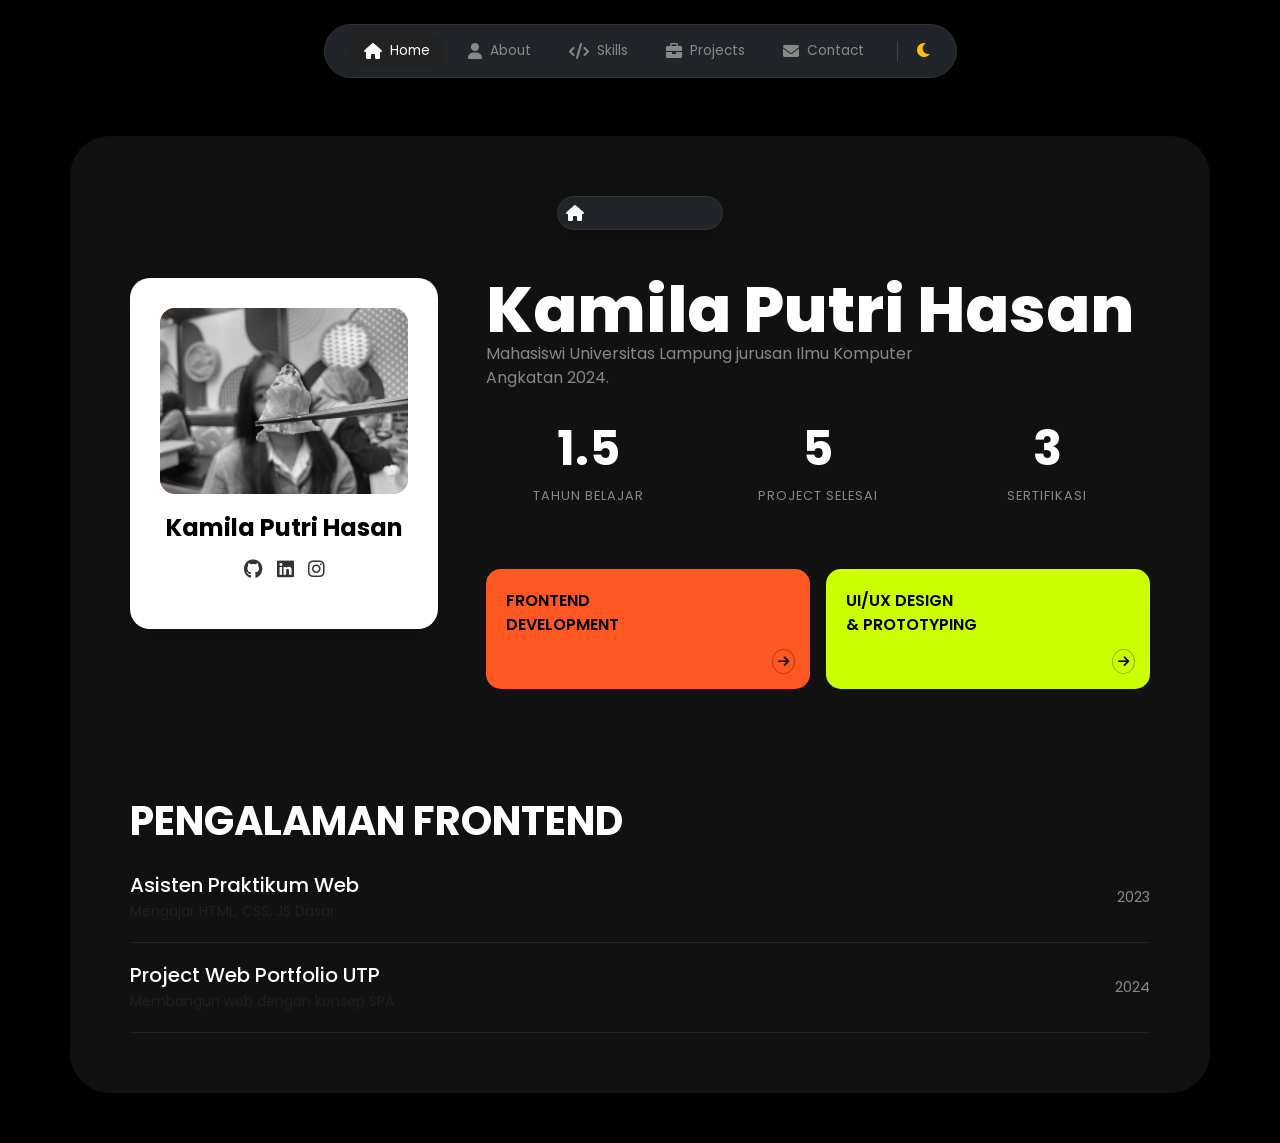
==== index.html @ aeedba52 "first commit" ====
<!DOCTYPE html>
<html lang="id">
<head>
    <meta charset="UTF-8">
    <meta name="viewport" content="width=device-width, initial-scale=1.0">
    <title>Portofolio | UTP PEMWEB</title>
    <link href="https://cdn.jsdelivr.net/npm/bootstrap@5.3.0/dist/css/bootstrap.min.css" rel="stylesheet">
    <link rel="stylesheet" href="https://cdnjs.cloudflare.com/ajax/libs/font-awesome/6.0.0/css/all.min.css">
    <link href="https://fonts.googleapis.com/css2?family=Poppins:wght@400;600;700;800&display=swap" rel="stylesheet">
    <link rel="stylesheet" href="style.css">
</head>
<body>
    <nav class="navbar navbar-expand-lg navbar-dark sticky-top mt-3">
    <div class="container justify-content-center">
        <div class="bg-dark p-2 rounded-pill shadow d-flex gap-2 align-items-center px-4" style="border: 1px solid #333;">
            <a class="nav-link-custom active" href="index.html"><i class="fas fa-home"></i> <span>Home</span></a>
            <a class="nav-link-custom" href="about.html"><i class="fas fa-user"></i> <span>About</span></a>
            <a class="nav-link-custom" href="skills.html"><i class="fas fa-code"></i> <span>Skills</span></a>
            <a class="nav-link-custom" href="projects.html"><i class="fas fa-briefcase"></i> <span>Projects</span></a>
            <a class="nav-link-custom" href="contact.html"><i class="fas fa-envelope"></i> <span>Contact</span></a>
            
            <div style="width: 1px; height: 20px; background: #444; margin: 0 10px;"></div>
            
            <div id="theme-toggle" style="cursor: pointer;">
                <i class="fas fa-moon text-warning"></i>
            </div>
        </div>
    </div>
</nav>

    <div class="container main-wrapper shadow-lg">
        
        <div class="d-flex justify-content-center mb-5">
            <div class="bg-dark p-2 rounded-pill shadow d-flex gap-3 text-muted" style="border: 1px solid #333;">
                <i class="fas fa-home text-white"></i>
                <i class="fas fa-user"></i>
                <i class="fas fa-briefcase"></i>
                <i class="fas fa-code"></i>
                <i class="fas fa-envelope"></i>
            </div>
        </div>

        <div class="row g-5 align-items-start">
            
            <div class="col-md-4">
                <div class="profile-card shadow">
                    <div class="profile-img-box">
                        <img src="assets/potogueh.jpg" alt="Foto Profil">
                    </div>
                    <h4 class="fw-bold mt-3">Kamila Putri Hasan</h4>
                    
                    <div class="social-icons my-3">
                        <i class="fab fa-github"></i>
                        <i class="fab fa-linkedin"></i>
                        <i class="fab fa-instagram"></i>
                    </div>
                </div>
            </div>

            <div class="col-md-8">
                <div class="hero-title">Kamila Putri Hasan</div>
                
                <p class="hero-desc">
                    Mahasiswi Universitas Lampung jurusan Ilmu Komputer Angkatan 2024.
                </p>

                <div class="row text-center mb-5">
                    <div class="col-4 stat-item">
                        <h3>1.5</h3>
                        <p>Tahun Belajar</p>
                    </div>
                    <div class="col-4 stat-item">
                        <h3>5</h3>
                        <p>Project Selesai</p>
                    </div>
                    <div class="col-4 stat-item">
                        <h3>3</h3>
                        <p>Sertifikasi</p>
                    </div>
                </div>

                <div class="row g-3">
                    <div class="col-md-6">
                        <div class="skill-box orange">
                            FRONTEND<br>DEVELOPMENT
                            <div class="box-arrow"><i class="fas fa-arrow-right"></i></div>
                        </div>
                    </div>
                    <div class="col-md-6">
                        <div class="skill-box neon">
                            UI/UX DESIGN<br>& PROTOTYPING
                            <div class="box-arrow"><i class="fas fa-arrow-right"></i></div>
                        </div>
                    </div>
                </div>
            </div>
        </div>

        <div class="row mt-5">
            <div class="col-12">
                <h2 class="exp-title">JEJAK PENGALAMAN</h2>
                
                <div class="exp-item d-flex justify-content-between align-items-center">
                    <div>
                        <h5 class="mb-1">Praktikum Web Dev 1</h5>
                        <p class="text-muted small mb-0">Asisten Laboratorium</p>
                    </div>
                    <div class="exp-year">2023 - Sekarang</div>
                </div>
                
                <div class="exp-item d-flex justify-content-between align-items-center">
                    <div>
                        <h5 class="mb-1">Project UTP Semester 2</h5>
                        <p class="text-muted small mb-0">Membangun Web Profile</p>
                    </div>
                    <div class="exp-year">2022</div>
                </div>
            </div>
        </div>

    </div> <script src="https://cdn.jsdelivr.net/npm/bootstrap@5.3.0/dist/js/bootstrap.bundle.min.js"></script>
    <script src="script.js"></script>
</body>
</html>
---- style.css ----
/* style.css */

/* 1. Atur Warna Dasar & Font */
:root {
    --bg-dark: #000000; /* Hitam pekat sesuai gambar */
    --card-dark: #111111; /* Hitam sedikit terang untuk kartu utama */
    --accent-orange: #FF5722; /* Warna oranye */
    --accent-neon: #CCFF00; /* Warna hijau neon */
    --text-main: #FFFFFF;
    --text-muted: #888888;
}
/* Styling Navbar Custom */
.nav-link-custom {
    color: #888;
    text-decoration: none;
    font-size: 0.85rem;
    padding: 8px 15px;
    border-radius: 50px;
    transition: all 0.3s ease;
    display: flex;
    align-items: center;
    gap: 8px;
}

.nav-link-custom i {
    font-size: 1rem;
}

/* Sembunyikan teks di layar kecil agar tidak penuh, cuma muncul ikon */
@media (max-width: 576px) {
    .nav-link-custom span { display: none; }
    .nav-link-custom { padding: 10px; }
}

.nav-link-custom:hover, .nav-link-custom.active {
    background-color: #222;
    color: #fff;
}

/* Animasi untuk navbar agar melayang rapi saat di scroll */
.sticky-top {
    z-index: 1000;
}

body {
    background-color: var(--bg-dark);
    color: var(--text-main);
    font-family: 'Poppins', sans-serif; /* Font modern */
    overflow-x: hidden;
}

/* 2. Gaya Kartu Utama yang Mengambang */
.main-wrapper {
    background-color: var(--card-dark);
    border-radius: 40px; /* Sudut melengkung besar di referensi */
    padding: 60px;
    margin-top: 50px;
    margin-bottom: 50px;
}

/* 3. Gaya Kartu Profil (Putih) di Kiri */
.profile-card {
    background-color: #FFFFFF;
    color: #000000;
    border-radius: 20px;
    padding: 30px;
    text-align: center;
    position: relative;
    overflow: hidden;
}

.profile-img-box {
    background-color: var(--accent-orange);
    border-radius: 15px;
    overflow: hidden;
    margin-bottom: 20px;
}

.profile-img-box img {
    width: 100%;
    filter: grayscale(100%); /* Efek hitam putih di referensi */
}

.social-icons i {
    font-size: 1.2rem;
    margin: 0 5px;
    color: #333;
}

/* 4. Gaya Teks di Kanan */
.hero-title {
    font-size: 4rem;
    font-weight: 800;
    line-height: 1;
}

.hero-subtitle {
    font-size: 4rem;
    font-weight: 800;
    color: #333; /* Warna gelap agar teks utama menonjol */
}

.hero-desc {
    color: var(--text-muted);
    max-width: 500px;
    margin-bottom: 30px;
}

/* 5. Gaya Angka Statistik */
.stat-item h3 {
    font-size: 3rem;
    font-weight: 700;
}

.stat-item p {
    color: var(--text-muted);
    text-transform: uppercase;
    font-size: 0.8rem;
    letter-spacing: 1px;
}

/* 6. Gaya Kartu Keahlian Kecil */
.skill-box {
    border-radius: 15px;
    padding: 20px;
    height: 120px;
    position: relative;
    color: #000;
    font-weight: 600;
}

.skill-box.orange { background-color: var(--accent-orange); }
.skill-box.neon { background-color: var(--accent-neon); }

/* Tombol panah kecil di pojok kartu */
.box-arrow {
    position: absolute;
    bottom: 15px;
    right: 15px;
    font-size: 0.8rem;
    border: 1px solid rgba(0,0,0,0.3);
    border-radius: 50%;
    padding: 2px 5px;
}

/* 7. Gaya Pengalaman di Bawah */
.exp-title {
    font-size: 2.5rem;
    font-weight: 700;
    margin-top: 60px;
}

.exp-item {
    border-bottom: 1px solid #222;
    padding: 20px 0;
    cursor: pointer;
}

.exp-item:hover { background-color: #1a1a1a; }

.exp-year { color: var(--text-muted); font-size: 0.9rem; }
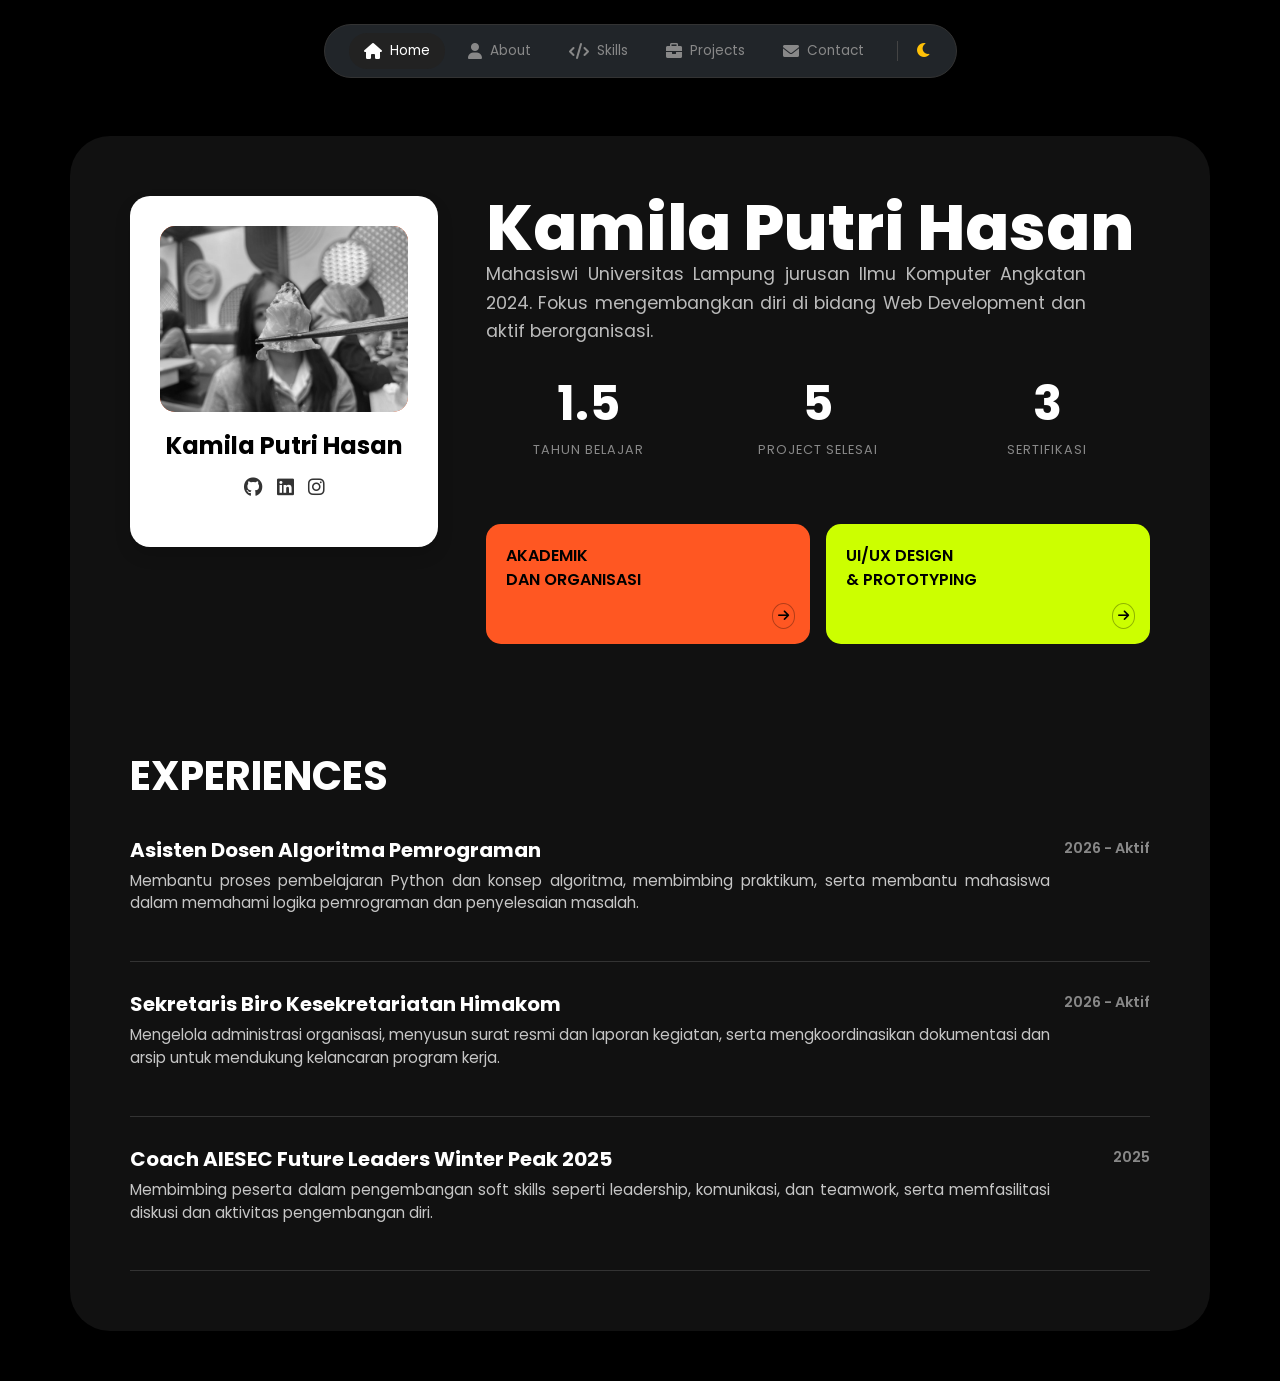
==== commit 85e28b83: "update" ====
--- a/index.html
+++ b/index.html
@@ -3,65 +3,52 @@
 <head>
     <meta charset="UTF-8">
     <meta name="viewport" content="width=device-width, initial-scale=1.0">
-    <title>Portofolio | UTP PEMWEB</title>
+    <title>Portofolio | Kamila Putri Hasan</title>
     <link href="https://cdn.jsdelivr.net/npm/bootstrap@5.3.0/dist/css/bootstrap.min.css" rel="stylesheet">
     <link rel="stylesheet" href="https://cdnjs.cloudflare.com/ajax/libs/font-awesome/6.0.0/css/all.min.css">
     <link href="https://fonts.googleapis.com/css2?family=Poppins:wght@400;600;700;800&display=swap" rel="stylesheet">
     <link rel="stylesheet" href="style.css">
 </head>
 <body>
+
     <nav class="navbar navbar-expand-lg navbar-dark sticky-top mt-3">
-    <div class="container justify-content-center">
-        <div class="bg-dark p-2 rounded-pill shadow d-flex gap-2 align-items-center px-4" style="border: 1px solid #333;">
-            <a class="nav-link-custom active" href="index.html"><i class="fas fa-home"></i> <span>Home</span></a>
-            <a class="nav-link-custom" href="about.html"><i class="fas fa-user"></i> <span>About</span></a>
-            <a class="nav-link-custom" href="skills.html"><i class="fas fa-code"></i> <span>Skills</span></a>
-            <a class="nav-link-custom" href="projects.html"><i class="fas fa-briefcase"></i> <span>Projects</span></a>
-            <a class="nav-link-custom" href="contact.html"><i class="fas fa-envelope"></i> <span>Contact</span></a>
-            
-            <div style="width: 1px; height: 20px; background: #444; margin: 0 10px;"></div>
-            
-            <div id="theme-toggle" style="cursor: pointer;">
-                <i class="fas fa-moon text-warning"></i>
+        <div class="container justify-content-center">
+            <div class="bg-dark p-2 rounded-pill shadow d-flex gap-2 align-items-center px-4" style="border: 1px solid #333;">
+                <a class="nav-link-custom active" href="index.html"><i class="fas fa-home"></i> <span>Home</span></a>
+                <a class="nav-link-custom" href="about.html"><i class="fas fa-user"></i> <span>About</span></a>
+                <a class="nav-link-custom" href="skills.html"><i class="fas fa-code"></i> <span>Skills</span></a>
+                <a class="nav-link-custom" href="projects.html"><i class="fas fa-briefcase"></i> <span>Projects</span></a>
+                <a class="nav-link-custom" href="contact.html"><i class="fas fa-envelope"></i> <span>Contact</span></a>
+                
+                <div style="width: 1px; height: 20px; background: #444; margin: 0 10px;"></div>
+                
+                <div id="theme-toggle" style="cursor: pointer;">
+                    <i class="fas fa-moon text-warning"></i>
+                </div>
             </div>
         </div>
-    </div>
-</nav>
+    </nav>
 
     <div class="container main-wrapper shadow-lg">
-        
-        <div class="d-flex justify-content-center mb-5">
-            <div class="bg-dark p-2 rounded-pill shadow d-flex gap-3 text-muted" style="border: 1px solid #333;">
-                <i class="fas fa-home text-white"></i>
-                <i class="fas fa-user"></i>
-                <i class="fas fa-briefcase"></i>
-                <i class="fas fa-code"></i>
-                <i class="fas fa-envelope"></i>
-            </div>
-        </div>
-
         <div class="row g-5 align-items-start">
-            
             <div class="col-md-4">
                 <div class="profile-card shadow">
                     <div class="profile-img-box">
-                        <img src="assets/potogueh.jpg" alt="Foto Profil">
+                        <img src="assets/potogueh.jpg" alt="Foto Kamila">
                     </div>
                     <h4 class="fw-bold mt-3">Kamila Putri Hasan</h4>
-                    
                     <div class="social-icons my-3">
-                        <i class="fab fa-github"></i>
-                        <i class="fab fa-linkedin"></i>
-                        <i class="fab fa-instagram"></i>
+                        <a href="#"><i class="fab fa-github"></i></a>
+                        <a href="#"><i class="fab fa-linkedin"></i></a>
+                        <a href="#"><i class="fab fa-instagram"></i></a>
                     </div>
                 </div>
             </div>
 
             <div class="col-md-8">
                 <div class="hero-title">Kamila Putri Hasan</div>
-                
                 <p class="hero-desc">
-                    Mahasiswi Universitas Lampung jurusan Ilmu Komputer Angkatan 2024.
+                    Mahasiswi Universitas Lampung jurusan Ilmu Komputer Angkatan 2024. Fokus mengembangkan diri di bidang Web Development dan aktif berorganisasi.
                 </p>
 
                 <div class="row text-center mb-5">
@@ -81,13 +68,13 @@
 
                 <div class="row g-3">
                     <div class="col-md-6">
-                        <div class="skill-box orange">
-                            FRONTEND<br>DEVELOPMENT
+                        <div class="skill-box orange" style="cursor: pointer;">
+                            AKADEMIK <br> DAN ORGANISASI
                             <div class="box-arrow"><i class="fas fa-arrow-right"></i></div>
                         </div>
                     </div>
                     <div class="col-md-6">
-                        <div class="skill-box neon">
+                        <div class="skill-box neon" style="cursor: pointer;">
                             UI/UX DESIGN<br>& PROTOTYPING
                             <div class="box-arrow"><i class="fas fa-arrow-right"></i></div>
                         </div>
@@ -98,27 +85,14 @@
 
         <div class="row mt-5">
             <div class="col-12">
-                <h2 class="exp-title">JEJAK PENGALAMAN</h2>
-                
-                <div class="exp-item d-flex justify-content-between align-items-center">
-                    <div>
-                        <h5 class="mb-1">Praktikum Web Dev 1</h5>
-                        <p class="text-muted small mb-0">Asisten Laboratorium</p>
-                    </div>
-                    <div class="exp-year">2023 - Sekarang</div>
-                </div>
-                
-                <div class="exp-item d-flex justify-content-between align-items-center">
-                    <div>
-                        <h5 class="mb-1">Project UTP Semester 2</h5>
-                        <p class="text-muted small mb-0">Membangun Web Profile</p>
-                    </div>
-                    <div class="exp-year">2022</div>
-                </div>
+                <h2 class="exp-title">EXPERIENCES</h2>
+                <div id="experience-list"></div> 
             </div>
         </div>
 
-    </div> <script src="https://cdn.jsdelivr.net/npm/bootstrap@5.3.0/dist/js/bootstrap.bundle.min.js"></script>
+    </div> 
+
+    <script src="https://cdn.jsdelivr.net/npm/bootstrap@5.3.0/dist/js/bootstrap.bundle.min.js"></script>
     <script src="script.js"></script>
 </body>
 </html>
--- a/style.css
+++ b/style.css
@@ -101,8 +101,11 @@
 }
 
 .hero-desc {
-    color: var(--text-muted);
-    max-width: 500px;
+    color: #bbbbbb; /* Abu-abu terang agar kontras dengan hitam */
+    font-size: 1.1rem;
+    line-height: 1.6;
+    text-align: justify; /* Rata kanan kiri */
+    max-width: 600px; /* Supaya tidak terlalu lebar ke kanan */
     margin-bottom: 30px;
 }
 
@@ -151,9 +154,34 @@
 }
 
 .exp-item {
-    border-bottom: 1px solid #222;
-    padding: 20px 0;
-    cursor: pointer;
+    border-bottom: 1px solid #333; /* Garis pembatas lebih tegas */
+    padding: 30px 0; /* Memberi ruang napas antar baris */
+    display: flex;
+    justify-content: space-between; /* Memaksa tahun ke pojok kanan */
+    align-items: flex-start; /* Sejajar dari atas */
+}
+
+.exp-info h5 {
+    color: #ffffff;
+    font-weight: 700;
+    margin-bottom: 8px;
+}
+
+.exp-info p {
+    color: #c6c6c6; /* Warna deskripsi agar terlihat jelas */
+    font-size: 0.95rem;
+    text-align: justify; /* Rata kanan kiri untuk deskripsi pengalaman */
+    line-height: 1.5;
+}
+
+/* Tulisan Tahun di Pojok Kanan */
+.exp-year {
+    color: #FF5722; /* Beri warna aksen oranye biar stand out */
+    font-weight: 600;
+    font-size: 0.9rem;
+    white-space: nowrap; /* Mencegah tahun turun ke baris baru */
+    text-align: right;
+    min-width: 100px;
 }
 
 .exp-item:hover { background-color: #1a1a1a; }
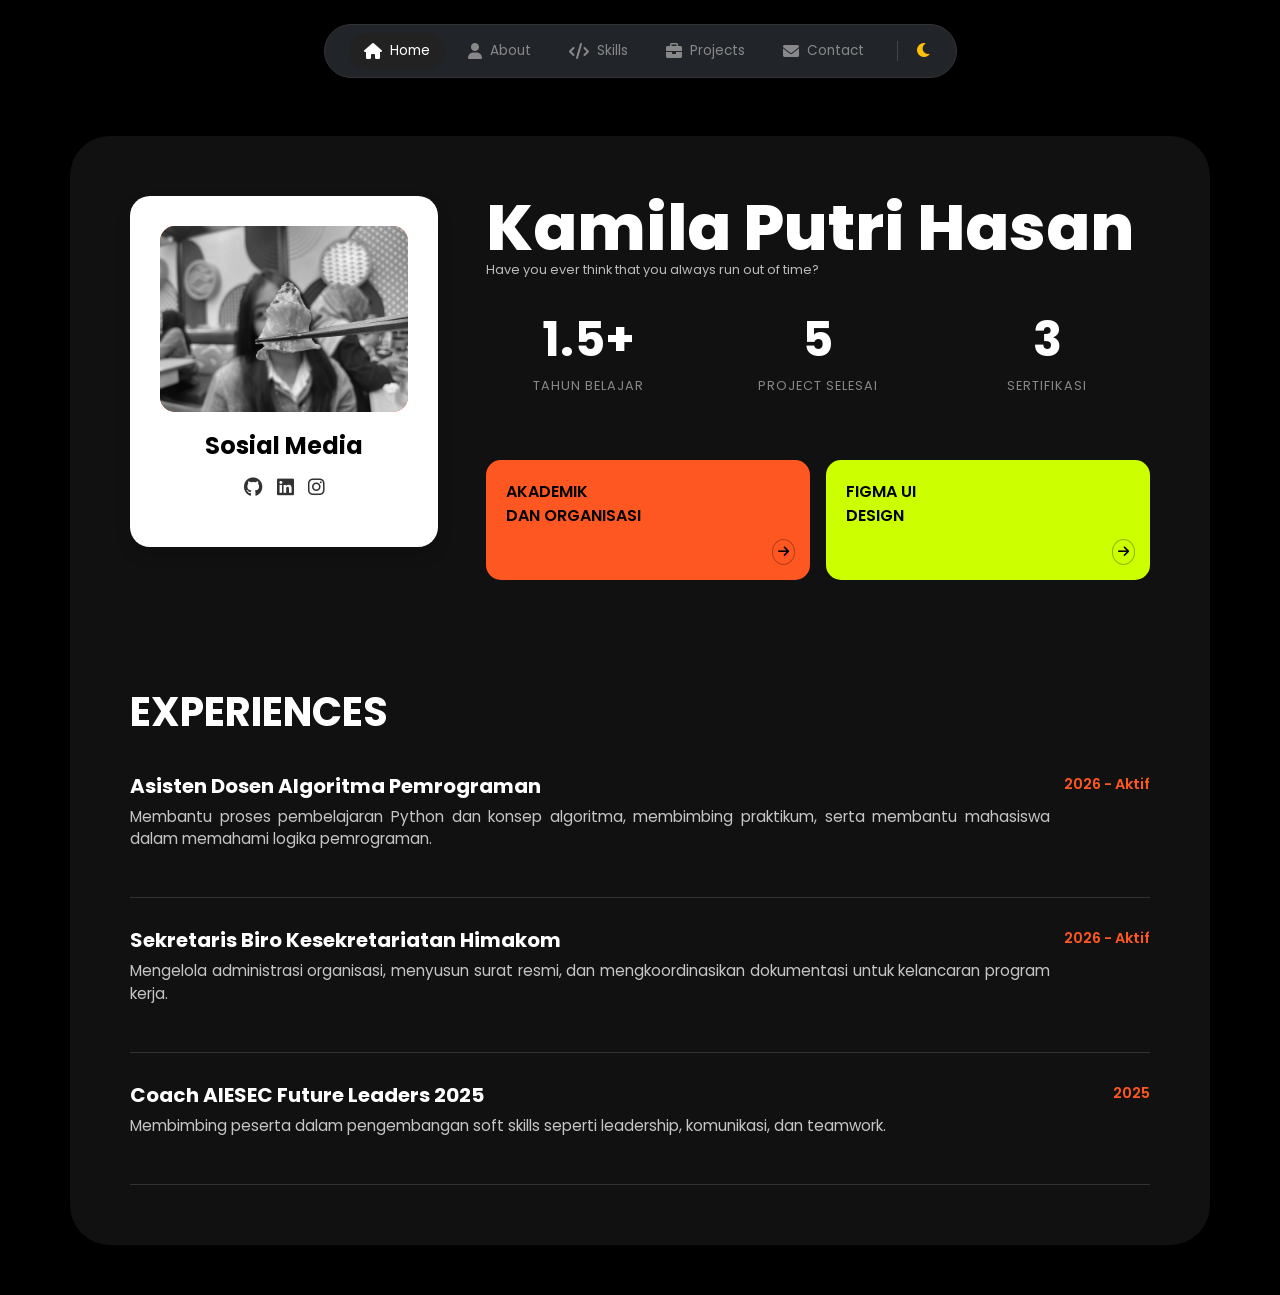
==== commit fa8ce334: "first commit" ====
--- a/index.html
+++ b/index.html
@@ -36,24 +36,24 @@
                     <div class="profile-img-box">
                         <img src="assets/potogueh.jpg" alt="Foto Kamila">
                     </div>
-                    <h4 class="fw-bold mt-3">Kamila Putri Hasan</h4>
+                    <h4 class="fw-bold mt-3">Sosial Media</h4>
                     <div class="social-icons my-3">
-                        <a href="#"><i class="fab fa-github"></i></a>
-                        <a href="#"><i class="fab fa-linkedin"></i></a>
-                        <a href="#"><i class="fab fa-instagram"></i></a>
+                        <a href="https://github.com/Kamilaa8" target="_blank"><i class="fab fa-github"></i></a>
+                        <a href="https://www.linkedin.com/in/kamila-putri-hasan-668977372?utm_source=share_via&utm_content=profile&utm_medium=member_ios" target="_blank"><i class="fab fa-linkedin"></i></a>
+                        <a href="https://www.instagram.com/lyuuxc" target="_blank"><i class="fab fa-instagram"></i></a>
                     </div>
                 </div>
             </div>
 
             <div class="col-md-8">
                 <div class="hero-title">Kamila Putri Hasan</div>
-                <p class="hero-desc">
-                    Mahasiswi Universitas Lampung jurusan Ilmu Komputer Angkatan 2024. Fokus mengembangkan diri di bidang Web Development dan aktif berorganisasi.
+                <p class="hero-desc"> 
+                    Have you ever think that you always run out of time?
                 </p>
 
                 <div class="row text-center mb-5">
                     <div class="col-4 stat-item">
-                        <h3>1.5</h3>
+                        <h3>1.5+</h3>
                         <p>Tahun Belajar</p>
                     </div>
                     <div class="col-4 stat-item">
@@ -75,7 +75,7 @@
                     </div>
                     <div class="col-md-6">
                         <div class="skill-box neon" style="cursor: pointer;">
-                            UI/UX DESIGN<br>& PROTOTYPING
+                            FIGMA UI<br>DESIGN
                             <div class="box-arrow"><i class="fas fa-arrow-right"></i></div>
                         </div>
                     </div>
--- a/style.css
+++ b/style.css
@@ -1,71 +1,55 @@
-/* style.css */
-
-/* 1. Atur Warna Dasar & Font */
+/* --- GLOBAL CONFIGURATION --- */
 :root {
-    --bg-dark: #000000; /* Hitam pekat sesuai gambar */
-    --card-dark: #111111; /* Hitam sedikit terang untuk kartu utama */
-    --accent-orange: #FF5722; /* Warna oranye */
-    --accent-neon: #CCFF00; /* Warna hijau neon */
+    --bg-dark: #000000; 
+    --card-dark: #111111;
+    --accent-orange: #FF5722;
+    --accent-neon: #CCFF00;
     --text-main: #FFFFFF;
     --text-muted: #888888;
 }
-/* Styling Navbar Custom */
+
+body {
+    background-color: var(--bg-dark);
+    color: var(--text-main);
+    font-family: 'Poppins', sans-serif;
+    overflow-x: hidden;
+}
+
 .nav-link-custom {
     color: #888;
     text-decoration: none;
     font-size: 0.85rem;
     padding: 8px 15px;
     border-radius: 50px;
-    transition: all 0.3s ease;
+    transition: 0.3s ease;
     display: flex;
     align-items: center;
     gap: 8px;
 }
 
-.nav-link-custom i {
-    font-size: 1rem;
-}
-
-/* Sembunyikan teks di layar kecil agar tidak penuh, cuma muncul ikon */
-@media (max-width: 576px) {
-    .nav-link-custom span { display: none; }
-    .nav-link-custom { padding: 10px; }
-}
+.nav-link-custom i { font-size: 1rem; }
 
 .nav-link-custom:hover, .nav-link-custom.active {
     background-color: #222;
     color: #fff;
 }
 
-/* Animasi untuk navbar agar melayang rapi saat di scroll */
-.sticky-top {
-    z-index: 1000;
-}
-
-body {
-    background-color: var(--bg-dark);
-    color: var(--text-main);
-    font-family: 'Poppins', sans-serif; /* Font modern */
-    overflow-x: hidden;
-}
-
-/* 2. Gaya Kartu Utama yang Mengambang */
+.sticky-top { z-index: 1000; }
+
 .main-wrapper {
     background-color: var(--card-dark);
-    border-radius: 40px; /* Sudut melengkung besar di referensi */
+    border-radius: 40px;
     padding: 60px;
-    margin-top: 50px;
-    margin-bottom: 50px;
-}
-
-/* 3. Gaya Kartu Profil (Putih) di Kiri */
+    margin: 50px auto;
+}
+
+/* --- HOME PAGE STYLES --- */
 .profile-card {
     background-color: #FFFFFF;
     color: #000000;
     border-radius: 20px;
     padding: 30px;
     text-align: center;
-    position: relative;
     overflow: hidden;
 }
 
@@ -78,7 +62,7 @@
 
 .profile-img-box img {
     width: 100%;
-    filter: grayscale(100%); /* Efek hitam putih di referensi */
+    filter: grayscale(100%);
 }
 
 .social-icons i {
@@ -87,34 +71,22 @@
     color: #333;
 }
 
-/* 4. Gaya Teks di Kanan */
-.hero-title {
+.hero-title, .hero-subtitle {
     font-size: 4rem;
     font-weight: 800;
     line-height: 1;
 }
 
-.hero-subtitle {
-    font-size: 4rem;
-    font-weight: 800;
-    color: #333; /* Warna gelap agar teks utama menonjol */
-}
-
 .hero-desc {
-    color: #bbbbbb; /* Abu-abu terang agar kontras dengan hitam */
-    font-size: 1.1rem;
+    color: #bbbbbb;
+    font-size: 0.8rem;
     line-height: 1.6;
-    text-align: justify; /* Rata kanan kiri */
-    max-width: 600px; /* Supaya tidak terlalu lebar ke kanan */
+    text-align: justify;
+    max-width: 600px;
     margin-bottom: 30px;
 }
 
-/* 5. Gaya Angka Statistik */
-.stat-item h3 {
-    font-size: 3rem;
-    font-weight: 700;
-}
-
+.stat-item h3 { font-size: 3rem; font-weight: 700; }
 .stat-item p {
     color: var(--text-muted);
     text-transform: uppercase;
@@ -122,7 +94,6 @@
     letter-spacing: 1px;
 }
 
-/* 6. Gaya Kartu Keahlian Kecil */
 .skill-box {
     border-radius: 15px;
     padding: 20px;
@@ -131,11 +102,9 @@
     color: #000;
     font-weight: 600;
 }
-
 .skill-box.orange { background-color: var(--accent-orange); }
 .skill-box.neon { background-color: var(--accent-neon); }
 
-/* Tombol panah kecil di pojok kartu */
 .box-arrow {
     position: absolute;
     bottom: 15px;
@@ -146,44 +115,111 @@
     padding: 2px 5px;
 }
 
-/* 7. Gaya Pengalaman di Bawah */
-.exp-title {
-    font-size: 2.5rem;
-    font-weight: 700;
-    margin-top: 60px;
-}
-
+.exp-title { font-size: 2.5rem; font-weight: 700; margin-top: 60px; }
 .exp-item {
-    border-bottom: 1px solid #333; /* Garis pembatas lebih tegas */
-    padding: 30px 0; /* Memberi ruang napas antar baris */
+    border-bottom: 1px solid #333;
+    padding: 30px 0;
     display: flex;
-    justify-content: space-between; /* Memaksa tahun ke pojok kanan */
-    align-items: flex-start; /* Sejajar dari atas */
-}
-
-.exp-info h5 {
-    color: #ffffff;
-    font-weight: 700;
-    margin-bottom: 8px;
-}
-
-.exp-info p {
-    color: #c6c6c6; /* Warna deskripsi agar terlihat jelas */
-    font-size: 0.95rem;
-    text-align: justify; /* Rata kanan kiri untuk deskripsi pengalaman */
-    line-height: 1.5;
-}
-
-/* Tulisan Tahun di Pojok Kanan */
+    justify-content: space-between;
+}
+.exp-item:hover { background-color: #1a1a1a; }
+.exp-info h5 { font-weight: 700; margin-bottom: 8px; }
+.exp-info p { color: #c6c6c6; font-size: 0.95rem; text-align: justify; line-height: 1.5; }
 .exp-year {
-    color: #FF5722; /* Beri warna aksen oranye biar stand out */
+    color: var(--accent-orange);
     font-weight: 600;
     font-size: 0.9rem;
-    white-space: nowrap; /* Mencegah tahun turun ke baris baru */
+    min-width: 100px;
     text-align: right;
-    min-width: 100px;
-}
-
-.exp-item:hover { background-color: #1a1a1a; }
-
-.exp-year { color: var(--text-muted); font-size: 0.9rem; }+}
+
+/* --- ABOUT PAGE STYLES --- */
+.fw-800 { font-weight: 800; }
+.text-outline {
+    color: transparent;
+    -webkit-text-stroke: 1px #ffffff;
+}
+
+.about-card { border-radius: 30px; }
+.bg-dark-soft { background-color: #111111; border: 1px solid #222; }
+.bg-neon { background-color: var(--accent-neon); }
+
+.spinning-logo { animation: rotate 10s linear infinite; }
+@keyframes rotate {
+    from { transform: rotate(0deg); }
+    to { transform: rotate(360deg); }
+}
+
+.text-neon { color: var(--accent-neon); }
+.text-orange { color: var(--accent-orange); }
+.text-justify { text-align: justify; }
+
+.mt-big { margin: 150px 0; }
+.text-upper-small {
+    font-size: 0.9rem;
+    font-weight: 600;
+    text-transform: uppercase;
+    letter-spacing: 2px;
+    color: #888;
+    margin-bottom: -15px;
+    display: block;
+}
+
+.experimental-heading { margin-bottom: 100px; }
+
+.display-huge {
+    font-size: clamp(4rem, 12vw, 9rem);
+    font-weight: 800;
+    line-height: 0.85;
+    letter-spacing: -4px;
+}
+
+.text-outline-neon {
+    color: transparent;
+    -webkit-text-stroke: 2px var(--accent-neon);
+}
+
+.text-tm { font-size: 1.2rem; font-weight: 800; vertical-align: super; }
+.section-typography { position: relative; margin-top: 80px; }
+
+.documentation-card {
+    border-radius: 20px;
+    overflow: hidden;
+    max-width: 300px;
+    background-color: #ffffff;
+    border: 1px solid #333;
+    display: flex;
+    flex-direction: column;
+}
+
+.activity-img {
+    width: 100%;
+    height: 200px;
+    object-fit: cover;
+}
+
+.activity-info { padding: 15px; }
+.activity-info h6 {
+    color: #000;
+    font-size: 0.9rem;
+    font-weight: 700;
+    margin-bottom: 5px;
+}
+.activity-info p {
+    color: #555;
+    font-size: 0.75rem;
+    line-height: 1.4;
+}
+
+/* --- RESPONSIVENESS --- */
+@media (max-width: 991px) {
+    .display-huge { font-size: 5rem; }
+    .documentation-card { margin: 0 auto 20px auto; }
+}
+
+@media (max-width: 576px) {
+    .nav-link-custom span { display: none; }
+    .nav-link-custom { padding: 10px; }
+    .display-huge { font-size: 3.5rem; }
+    .main-wrapper { padding: 30px; }
+}
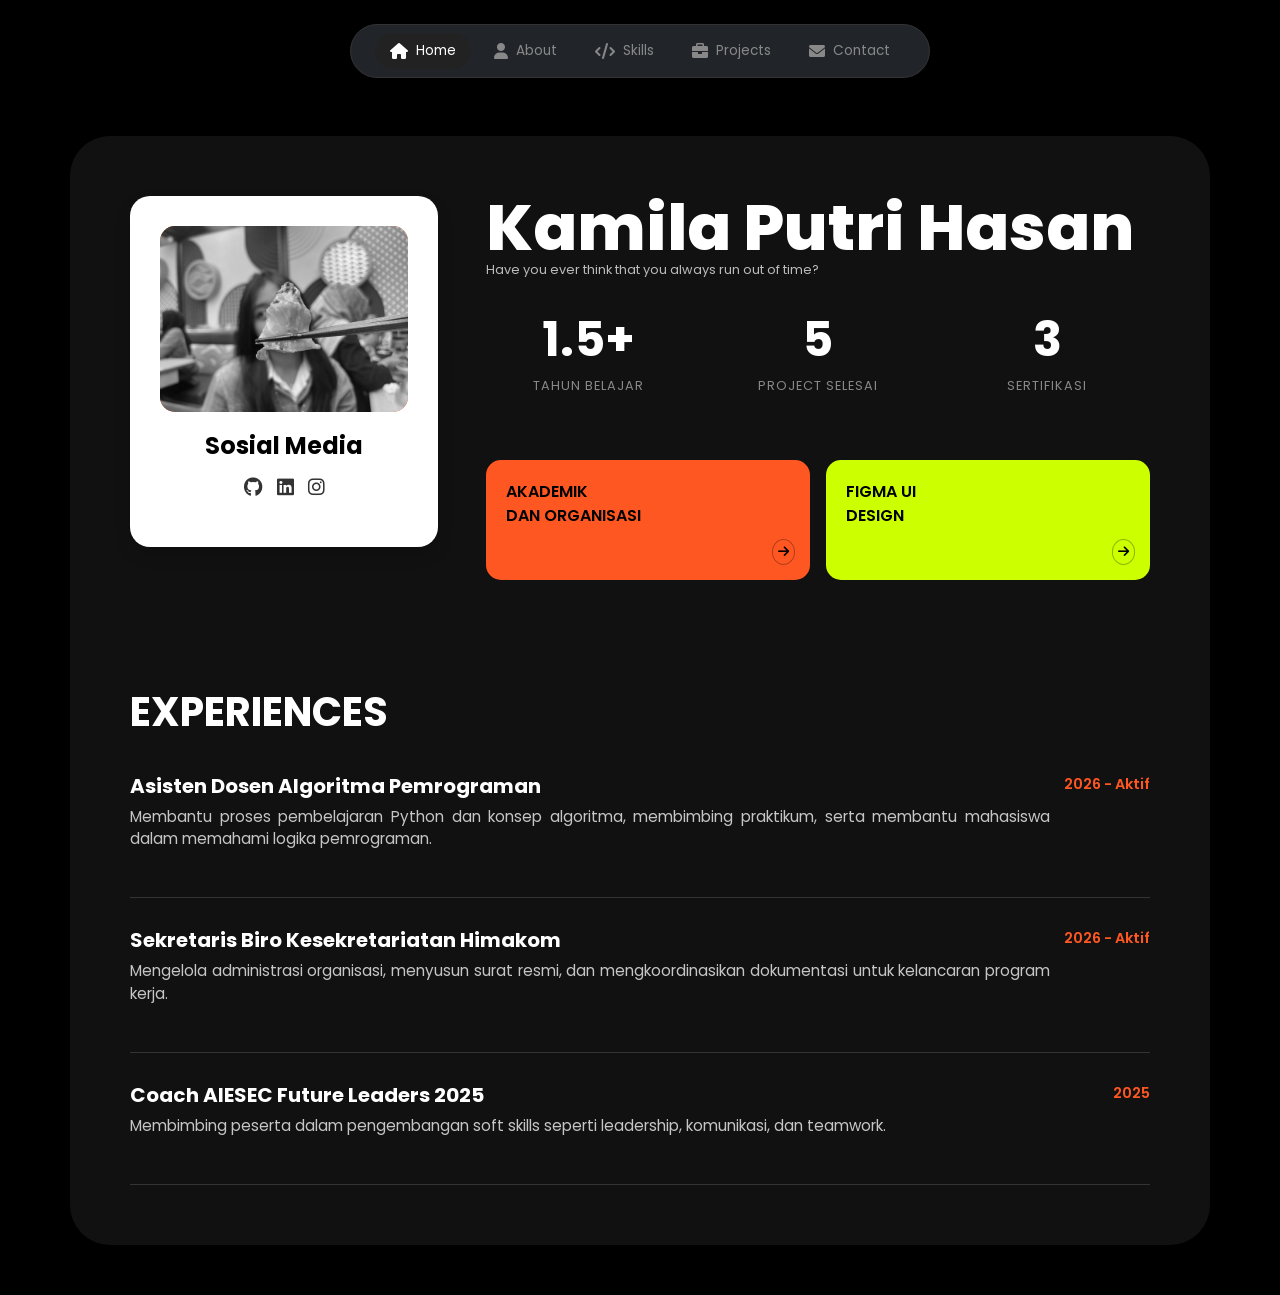
==== commit dc5eef76: "hai" ====
--- a/index.html
+++ b/index.html
@@ -18,13 +18,7 @@
                 <a class="nav-link-custom" href="about.html"><i class="fas fa-user"></i> <span>About</span></a>
                 <a class="nav-link-custom" href="skills.html"><i class="fas fa-code"></i> <span>Skills</span></a>
                 <a class="nav-link-custom" href="projects.html"><i class="fas fa-briefcase"></i> <span>Projects</span></a>
-                <a class="nav-link-custom" href="contact.html"><i class="fas fa-envelope"></i> <span>Contact</span></a>
-                
-                <div style="width: 1px; height: 20px; background: #444; margin: 0 10px;"></div>
-                
-                <div id="theme-toggle" style="cursor: pointer;">
-                    <i class="fas fa-moon text-warning"></i>
-                </div>
+                <a class="nav-link-custom" href="contact.html"><i class="fas fa-envelope"></i> <span>Contact</span></a>                
             </div>
         </div>
     </nav>
--- a/style.css
+++ b/style.css
@@ -222,4 +222,85 @@
     .nav-link-custom { padding: 10px; }
     .display-huge { font-size: 3.5rem; }
     .main-wrapper { padding: 30px; }
+}
+
+/* --- PROJECTS PAGE RE-DESIGN --- */
+.stack-area-central {
+    display: flex;
+    flex-direction: column;
+    gap: 12px;
+}
+
+.folder-card-full {
+    position: relative;
+    border-radius: 0 45px 25px 25px;
+    padding: 25px 35px;
+    cursor: pointer;
+    transition: all 0.5s cubic-bezier(0.4, 0, 0.2, 1);
+    overflow: hidden;
+    max-height: 90px; /* Tinggi pas ketutup */
+    border: 1px solid rgba(255, 255, 255, 0.1);
+}
+
+.folder-tab {
+    position: absolute;
+    top: 0;
+    left: 0;
+    padding: 5px 25px;
+    background: inherit;
+    font-size: 0.65rem;
+    font-weight: 800;
+    border-radius: 0 15px 0 0;
+    filter: brightness(0.9);
+    border-bottom: 1px solid rgba(0,0,0,0.1);
+    text-transform: uppercase;
+}
+
+.text-in-folder{
+    color: #000000;
+}
+
+.folder-title {
+    font-size: 1.4rem;
+    font-weight: 800;
+    margin-top: 15px;
+    transition: 0.3s;
+    color: #000000;
+}
+
+.folder-inner-content {
+    opacity: 0;
+    visibility: hidden;
+    transform: translateY(20px);
+    transition: all 0.4s ease;
+    margin-top: 30px;
+    padding-top: 20px;
+    border-top: 1px solid rgba(0,0,0,0.1);
+}
+
+/* Kondisi Folder Dibuka (Active) */
+.folder-card-full.active {
+    max-height: 800px; /* Meluas ke bawah */
+    transform: scale(1.02);
+    z-index: 10;
+    box-shadow: 0 30px 60px rgba(0,0,0,0.6);
+}
+
+.folder-card-full.active .folder-inner-content {
+    opacity: 1;
+    visibility: visible;
+    transform: translateY(0);
+}
+
+.folder-card-full.active .folder-title {
+    font-size: 1.8rem;
+}
+
+.spinning-logo {
+    animation: rotateLogo 4s linear infinite;
+}
+
+@keyframes rotateLogo {
+    from { transform: rotate(0deg); }
+    to { transform: rotate(360deg); }
 }
